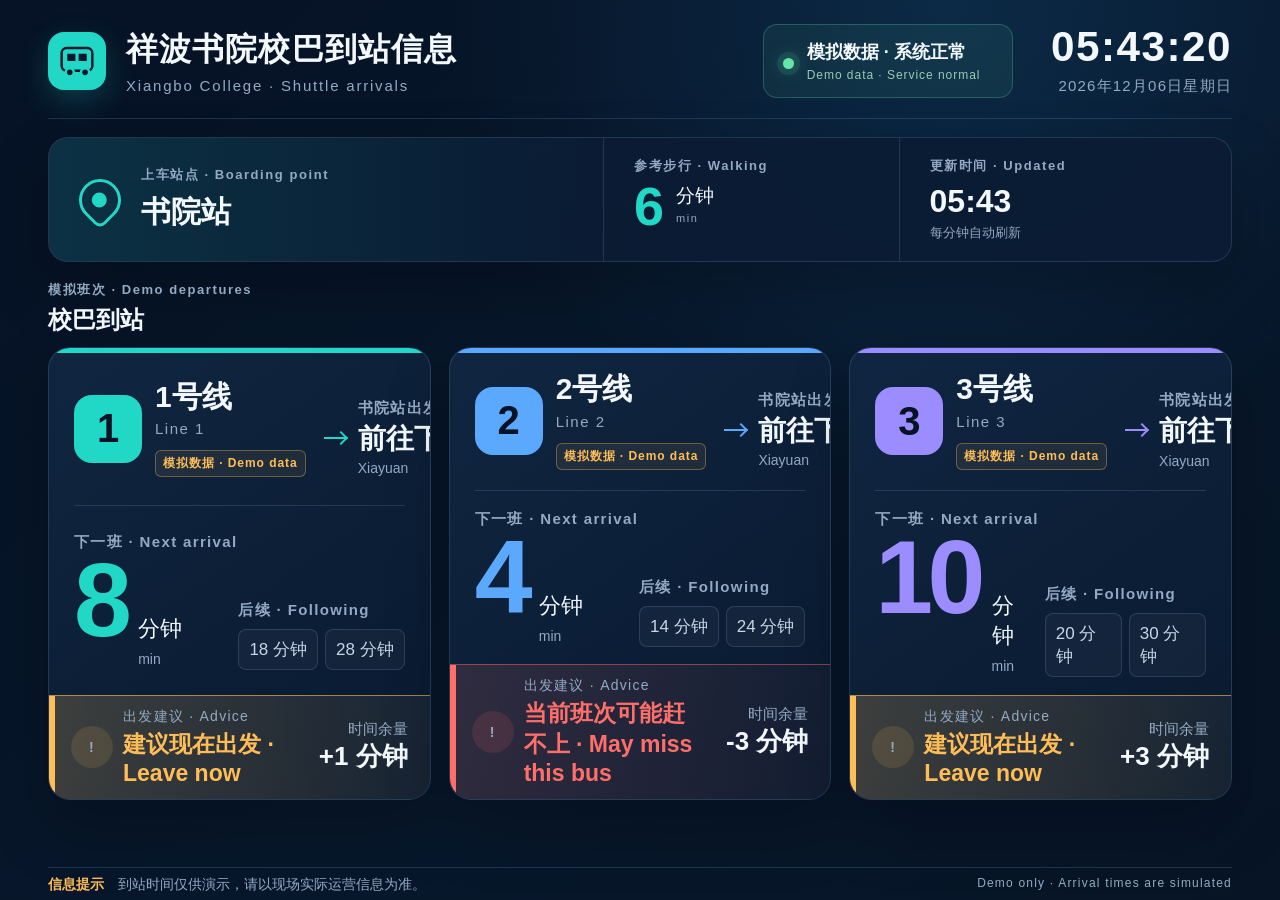
==== index.html @ b6254a49 "Add files via upload" ====
<!doctype html>
<html lang="zh-CN">
  <head>
    <meta charset="UTF-8" />
    <meta name="viewport" content="width=device-width, initial-scale=1.0" />
    <meta
      name="description"
      content="祥波书院校巴到站信息可视化系统前端演示"
    />
    <title>祥波书院校巴到站信息</title>
    <link
      rel="icon"
      type="image/svg+xml"
      href="data:image/svg+xml,%3Csvg xmlns='http://www.w3.org/2000/svg' viewBox='0 0 64 64'%3E%3Crect width='64' height='64' rx='14' fill='%230a1830'/%3E%3Cpath d='M15 18h34v25H15z' fill='%231ed7c4'/%3E%3Cpath d='M20 23h10v9H20zm14 0h10v9H34z' fill='%230a1830'/%3E%3Ccircle cx='23' cy='45' r='5' fill='%23f6b94a'/%3E%3Ccircle cx='42' cy='45' r='5' fill='%23f6b94a'/%3E%3C/svg%3E"
    />
    <link rel="stylesheet" href="style.css" />
  </head>
  <body>
    <main class="screen-shell">
      <header class="topbar">
        <div class="brand-block">
          <span class="brand-mark" aria-hidden="true">
            <svg viewBox="0 0 52 52" role="img">
              <rect x="7" y="10" width="38" height="28" rx="6"></rect>
              <path d="M14 17h10v9H14zm14 0h10v9H28z"></path>
              <circle cx="17" cy="40" r="5"></circle>
              <circle cx="36" cy="40" r="5"></circle>
            </svg>
          </span>
          <div>
            <h1>祥波书院校巴到站信息</h1>
            <p>Xiangbo College · Shuttle arrivals</p>
          </div>
        </div>

        <div class="header-meta">
          <div class="service-panel" aria-label="服务状态">
            <span class="status-dot" aria-hidden="true"></span>
            <div>
              <strong>模拟数据 · 系统正常</strong>
              <span>Demo data · Service normal</span>
            </div>
          </div>
          <div class="clock-block">
            <time id="current-time" class="current-time">--:--:--</time>
            <p id="current-date">----年--月--日</p>
          </div>
        </div>
      </header>

      <section class="station-strip" aria-label="上车站点与步行信息">
        <div class="station-main">
          <div class="section-icon pin-icon" aria-hidden="true"></div>
          <div>
            <p class="eyebrow">上车站点 · Boarding point</p>
            <h2>书院站</h2>
          </div>
        </div>
        <div class="walk-info">
          <p class="eyebrow">参考步行 · Walking</p>
          <div class="walk-value"><strong>6</strong><span>分钟<br /><small>min</small></span></div>
        </div>
        <div class="update-info">
          <p class="eyebrow">更新时间 · Updated</p>
          <strong id="last-updated">--:--</strong>
          <span>每分钟自动刷新</span>
        </div>
      </section>

      <section class="routes-section" aria-labelledby="routes-title">
        <div class="section-heading">
          <div>
            <p class="eyebrow">模拟班次 · Demo departures</p>
            <h2 id="routes-title">校巴到站</h2>
          </div>
        </div>

        <div id="route-list" class="route-list" aria-live="polite"></div>
      </section>

      <footer class="screen-footer">
        <p><span>信息提示</span> 到站时间仅供演示，请以现场实际运营信息为准。</p>
        <p>Demo only · Arrival times are simulated</p>
      </footer>
    </main>

    <script src="mockData.js"></script>
    <script src="app.js"></script>
  </body>
</html>
---- style.css ----
:root {
  --bg: #061225;
  --surface: #0b1c34;
  --surface-high: #102641;
  --line: rgba(151, 185, 218, 0.18);
  --text: #f3f8fc;
  --muted: #93aac2;
  --cyan: #21d7c5;
  --cyan-soft: rgba(33, 215, 197, 0.12);
  --blue: #5ba8ff;
  --amber: #ffbd57;
  --red: #ff6f6a;
  --green: #64e6a8;
  --shadow: 0 28px 64px rgba(0, 0, 0, 0.22);
}

* {
  box-sizing: border-box;
}

html,
body {
  margin: 0;
  min-width: 320px;
  min-height: 100%;
  background: var(--bg);
}

@media (min-width: 1181px) {
  html,
  body {
    width: 100%;
    height: 100%;
    overflow: hidden;
  }
}

body {
  color: var(--text);
  font-family: "Microsoft YaHei", "PingFang SC", "Noto Sans SC", Arial, sans-serif;
  background:
    radial-gradient(circle at 74% 0%, rgba(32, 121, 185, 0.2), transparent 38%),
    linear-gradient(135deg, #061225 0%, #07172b 55%, #071426 100%);
}

body::before {
  position: fixed;
  inset: 0;
  content: "";
  pointer-events: none;
  opacity: 0.18;
  background-image: linear-gradient(rgba(255,255,255,0.025) 1px, transparent 1px),
    linear-gradient(90deg, rgba(255,255,255,0.025) 1px, transparent 1px);
  background-size: 72px 72px;
}

.screen-shell {
  position: relative;
  display: flex;
  flex-direction: column;
  width: 100%;
  max-width: 1920px;
  min-height: 100vh;
  margin: 0 auto;
  padding: clamp(24px, 2.5vw, 48px) clamp(28px, 3.75vw, 72px) 30px;
}

.topbar,
.station-strip,
.section-heading,
.route-card,
.screen-footer {
  position: relative;
  z-index: 1;
}

.topbar {
  display: flex;
  align-items: center;
  justify-content: space-between;
  gap: 32px;
  padding-bottom: 28px;
  border-bottom: 1px solid var(--line);
}

.brand-block,
.header-meta,
.station-main,
.route-identity,
.direction-row,
.next-arrival,
.advice,
.legend {
  display: flex;
  align-items: center;
}

.brand-block {
  gap: 20px;
}

.brand-mark {
  display: grid;
  width: 58px;
  height: 58px;
  place-items: center;
  border-radius: 16px;
  background: var(--cyan);
  box-shadow: 0 10px 30px rgba(33, 215, 197, 0.22);
}

.brand-mark svg {
  width: 42px;
  height: 42px;
  fill: none;
  stroke: #07172b;
  stroke-width: 3;
}

.brand-mark svg path {
  fill: #07172b;
  stroke: none;
}

.brand-mark svg circle {
  fill: #07172b;
  stroke: var(--cyan);
}

h1,
h2,
p {
  margin: 0;
}

h1 {
  font-size: clamp(32px, 2.3vw, 45px);
  font-weight: 700;
  letter-spacing: 0.035em;
}

.brand-block p {
  margin-top: 5px;
  color: var(--muted);
  font-size: 15px;
  letter-spacing: 0.12em;
}

.header-meta {
  gap: clamp(28px, 3vw, 58px);
}

.clock-block {
  text-align: right;
}

.current-time {
  font-family: "Segoe UI", Arial, sans-serif;
  font-size: clamp(42px, 3.3vw, 64px);
  font-weight: 650;
  letter-spacing: 0.035em;
  line-height: 1;
  font-variant-numeric: tabular-nums;
}

.clock-block p {
  margin-top: 8px;
  color: var(--muted);
  font-size: 15px;
  letter-spacing: 0.08em;
}

.service-panel {
  display: flex;
  align-items: center;
  gap: 13px;
  min-width: 250px;
  padding: 15px 19px;
  border: 1px solid rgba(100, 230, 168, 0.25);
  border-radius: 14px;
  background: rgba(100, 230, 168, 0.07);
}

.status-dot {
  width: 11px;
  height: 11px;
  flex: none;
  border-radius: 50%;
  background: var(--green);
  box-shadow: 0 0 0 6px rgba(100, 230, 168, 0.1), 0 0 18px rgba(100, 230, 168, 0.5);
}

.service-panel strong,
.service-panel span {
  display: block;
}

.service-panel strong {
  font-size: 18px;
  font-weight: 650;
}

.service-panel span {
  margin-top: 4px;
  color: #9acbb6;
  font-size: 12px;
  letter-spacing: 0.08em;
}

.station-strip {
  display: grid;
  grid-template-columns: 1.5fr 0.8fr 0.9fr;
  align-items: stretch;
  margin-top: 26px;
  overflow: hidden;
  border: 1px solid var(--line);
  border-radius: 20px;
  background: rgba(11, 28, 52, 0.88);
  box-shadow: var(--shadow);
}

.station-main,
.walk-info,
.update-info {
  min-height: 126px;
  padding: 25px 30px;
}

.station-main {
  gap: 20px;
  background: linear-gradient(90deg, var(--cyan-soft), transparent);
}

.walk-info,
.update-info {
  border-left: 1px solid var(--line);
}

.pin-icon {
  position: relative;
  width: 42px;
  height: 42px;
  flex: none;
  border: 3px solid var(--cyan);
  border-radius: 50% 50% 50% 8px;
  transform: rotate(-45deg);
}

.pin-icon::after {
  position: absolute;
  top: 10px;
  left: 10px;
  width: 15px;
  height: 15px;
  content: "";
  border-radius: 50%;
  background: var(--cyan);
}

.eyebrow {
  color: var(--muted);
  font-size: 13px;
  font-weight: 650;
  letter-spacing: 0.12em;
}

.station-main h2 {
  margin-top: 8px;
  font-size: clamp(30px, 2vw, 40px);
}

.walk-value {
  display: flex;
  align-items: center;
  gap: 12px;
  margin-top: 7px;
}

.walk-value strong {
  color: var(--cyan);
  font-family: "Segoe UI", Arial, sans-serif;
  font-size: 54px;
  line-height: 0.9;
}

.walk-value span {
  color: var(--text);
  font-size: 19px;
  line-height: 1.05;
}

.walk-value small {
  color: var(--muted);
  font-size: 11px;
  letter-spacing: 0.14em;
}

.update-info strong {
  display: block;
  margin-top: 8px;
  font-family: "Segoe UI", Arial, sans-serif;
  font-size: 32px;
  font-variant-numeric: tabular-nums;
}

.update-info span {
  display: block;
  margin-top: 4px;
  color: var(--muted);
  font-size: 13px;
}

.routes-section {
  flex: 1;
  padding-top: 28px;
}

.section-heading {
  display: flex;
  align-items: flex-end;
  justify-content: space-between;
  gap: 24px;
  margin-bottom: 17px;
}

.section-heading h2 {
  margin-top: 5px;
  font-size: clamp(24px, 1.7vw, 33px);
}

.legend {
  gap: 22px;
  color: var(--muted);
  font-size: 14px;
}

.legend span {
  white-space: nowrap;
}

.legend-dot {
  display: inline-block;
  width: 8px;
  height: 8px;
  margin-right: 8px;
  border-radius: 50%;
}

.legend-dot.ample { background: var(--green); }
.legend-dot.leave { background: var(--amber); }
.legend-dot.missed { background: var(--red); }

.route-list {
  display: grid;
  grid-template-columns: repeat(3, minmax(0, 1fr));
  gap: 18px;
  align-items: stretch;
}

.route-card {
  display: flex;
  min-height: 430px;
  flex-direction: column;
  min-width: 0;
  overflow: hidden;
  border: 1px solid var(--line);
  border-radius: 22px;
  background: linear-gradient(145deg, rgba(16, 38, 65, 0.98), rgba(9, 26, 48, 0.98));
  box-shadow: var(--shadow);
}

.route-card::before {
  display: block;
  width: 100%;
  height: 5px;
  content: "";
  background: var(--route-color);
}

.route-main {
  display: grid;
  grid-template-columns: 1fr;
  gap: 20px;
  flex: 1;
  padding: 25px 25px 22px;
}

.route-overview {
  display: flex;
  min-width: 0;
  align-items: center;
  justify-content: space-between;
  gap: 18px;
}

.route-identity {
  gap: 13px;
}

.route-number {
  display: grid;
  width: 68px;
  height: 68px;
  flex: none;
  place-items: center;
  border-radius: 18px;
  color: #061225;
  background: var(--route-color);
  font-family: "Segoe UI", Arial, sans-serif;
  font-size: 40px;
  font-weight: 800;
}

.route-name h3 {
  margin: 0;
  font-size: 30px;
  line-height: 1.15;
}

.route-name p {
  margin-top: 6px;
  color: var(--muted);
  font-size: 15px;
  letter-spacing: 0.1em;
}

.demo-badge {
  display: inline-flex;
  align-items: center;
  margin-top: 13px;
  padding: 5px 9px;
  border: 1px solid rgba(255, 189, 87, 0.35);
  border-radius: 6px;
  color: var(--amber);
  background: rgba(255, 189, 87, 0.08);
  font-size: 14px;
  font-weight: 700;
  letter-spacing: 0.08em;
  white-space: nowrap;
}

.direction-row {
  gap: 12px;
  flex: none;
  margin-top: 0;
}

.direction-line {
  position: relative;
  width: 22px;
  height: 2px;
  background: var(--route-color);
}

.direction-line::after {
  position: absolute;
  top: -4px;
  right: 0;
  width: 8px;
  height: 8px;
  content: "";
  border-top: 2px solid var(--route-color);
  border-right: 2px solid var(--route-color);
  transform: rotate(45deg);
}

.direction-copy span,
.arrival-label,
.following-label {
  display: block;
  color: var(--muted);
  font-size: 15px;
  font-weight: 650;
  letter-spacing: 0.09em;
}

.direction-copy strong {
  display: block;
  margin-top: 5px;
  font-size: 28px;
  line-height: 1.15;
}

.direction-copy small {
  display: block;
  margin-top: 5px;
  color: var(--muted);
  font-size: 14px;
}

.arrival-panel {
  display: flex;
  min-width: 0;
  flex-direction: column;
  justify-content: center;
  padding-top: 19px;
  padding-left: 0;
  border-top: 1px solid var(--line);
  border-left: 0;
}

.arrival-content {
  display: flex;
  align-items: flex-end;
  justify-content: space-between;
  gap: 14px;
}

.next-arrival {
  align-items: baseline;
  margin-top: 6px;
  color: var(--route-color);
}

.next-arrival strong {
  font-family: "Segoe UI", Arial, sans-serif;
  font-size: clamp(104px, 8vw, 146px);
  font-weight: 760;
  letter-spacing: -0.055em;
  line-height: 0.82;
  font-variant-numeric: tabular-nums;
}

.next-arrival span {
  margin-left: 12px;
  color: var(--text);
  font-size: 22px;
}

.next-arrival small {
  color: var(--muted);
  font-size: 14px;
}

.following-label {
  margin-top: 0;
}

.following-times {
  display: flex;
  gap: 7px;
  margin-top: 9px;
}

.time-chip {
  padding: 8px 10px;
  border: 1px solid var(--line);
  border-radius: 8px;
  color: #c7d7e7;
  background: rgba(255, 255, 255, 0.035);
  font-size: 17px;
  font-variant-numeric: tabular-nums;
}

.advice {
  justify-content: space-between;
  gap: 20px;
  min-height: 94px;
  padding: 16px 22px;
  border-top: 1px solid var(--line);
  background: rgba(2, 12, 25, 0.28);
}

.advice-copy {
  display: grid;
  grid-template-columns: auto 1fr;
  column-gap: 10px;
  align-items: center;
}

.advice-icon {
  display: grid;
  width: 42px;
  height: 42px;
  grid-row: 1 / 3;
  place-items: center;
  border-radius: 50%;
  color: var(--advice-color);
  background: color-mix(in srgb, var(--advice-color) 12%, transparent);
  font-size: 25px;
  font-weight: 800;
}

.advice-copy span {
  color: var(--muted);
  font-size: 14px;
  letter-spacing: 0.09em;
}

.advice-copy strong {
  margin-top: 3px;
  color: var(--advice-color);
  font-size: 23px;
}

.margin-value {
  flex: 0 0 92px;
  color: var(--muted);
  text-align: right;
  font-size: 15px;
}

.margin-value strong {
  display: block;
  color: var(--text);
  font-family: "Segoe UI", Arial, sans-serif;
  font-size: 26px;
  font-variant-numeric: tabular-nums;
  white-space: nowrap;
}

.advice-leave {
  border-top-color: rgba(255, 189, 87, 0.6);
  background: linear-gradient(90deg, rgba(255, 189, 87, 0.2), rgba(255, 189, 87, 0.06));
  box-shadow: inset 6px 0 0 var(--amber);
}

.advice-missed {
  border-top-color: rgba(255, 111, 106, 0.45);
  background: linear-gradient(90deg, rgba(255, 111, 106, 0.15), rgba(255, 111, 106, 0.04));
  box-shadow: inset 6px 0 0 var(--red);
}

.advice-ample {
  border-top-color: rgba(100, 230, 168, 0.35);
  box-shadow: inset 6px 0 0 var(--green);
}

.screen-footer {
  display: flex;
  justify-content: space-between;
  gap: 24px;
  margin-top: 22px;
  padding-top: 18px;
  border-top: 1px solid var(--line);
  color: var(--muted);
  font-size: 14px;
}

.screen-footer span {
  margin-right: 10px;
  color: var(--amber);
  font-weight: 650;
}

.screen-footer p:last-child {
  font-size: 12px;
  letter-spacing: 0.1em;
}

@media (max-width: 1180px) {
  .topbar,
  .section-heading {
    align-items: flex-start;
  }

  .header-meta {
    gap: 20px;
  }

  .service-panel {
    min-width: 0;
  }

  .route-main {
    grid-template-columns: 1fr;
  }

  .route-list {
    grid-template-columns: 1fr;
  }

  .arrival-panel {
    padding-top: 20px;
    padding-left: 0;
    border-top: 1px solid var(--line);
    border-left: 0;
  }

  .legend {
    display: none;
  }
}

@media (min-width: 1181px) and (max-height: 900px) {
  .screen-shell {
    padding-top: 24px;
    padding-bottom: 6px;
  }

  .topbar {
    padding-bottom: 20px;
  }

  .station-strip {
    margin-top: 18px;
  }

  .station-main,
  .walk-info,
  .update-info {
    min-height: 112px;
    padding-top: 19px;
    padding-bottom: 19px;
  }

  .routes-section {
    padding-top: 19px;
  }

  .section-heading {
    margin-bottom: 11px;
  }

  .route-main {
    padding-top: 19px;
    padding-bottom: 17px;
  }

  .route-card {
    min-height: 410px;
  }

  .demo-badge {
    padding: 4px 7px;
    font-size: 12px;
  }

  .direction-row {
    margin-top: 18px;
  }

  .advice {
    min-height: 70px;
    padding-top: 12px;
    padding-bottom: 12px;
  }

  .screen-footer {
    margin-top: 7px;
    padding-top: 8px;
  }
}

@media (max-width: 820px) {
  .screen-shell {
    padding: 22px 18px;
  }

  .topbar,
  .header-meta,
  .screen-footer {
    flex-direction: column;
    align-items: stretch;
  }

  .clock-block {
    text-align: left;
  }

  .station-strip,
  .route-list {
    grid-template-columns: 1fr;
  }

  .walk-info,
  .update-info {
    border-top: 1px solid var(--line);
    border-left: 0;
  }

  .section-heading {
    align-items: flex-end;
  }

  .screen-footer {
    gap: 8px;
  }
}

@media (prefers-reduced-motion: no-preference) {
  .status-dot {
    animation: statusPulse 2.6s ease-in-out infinite;
  }

  @keyframes statusPulse {
    50% { box-shadow: 0 0 0 9px rgba(100, 230, 168, 0.03), 0 0 22px rgba(100, 230, 168, 0.64); }
  }
}
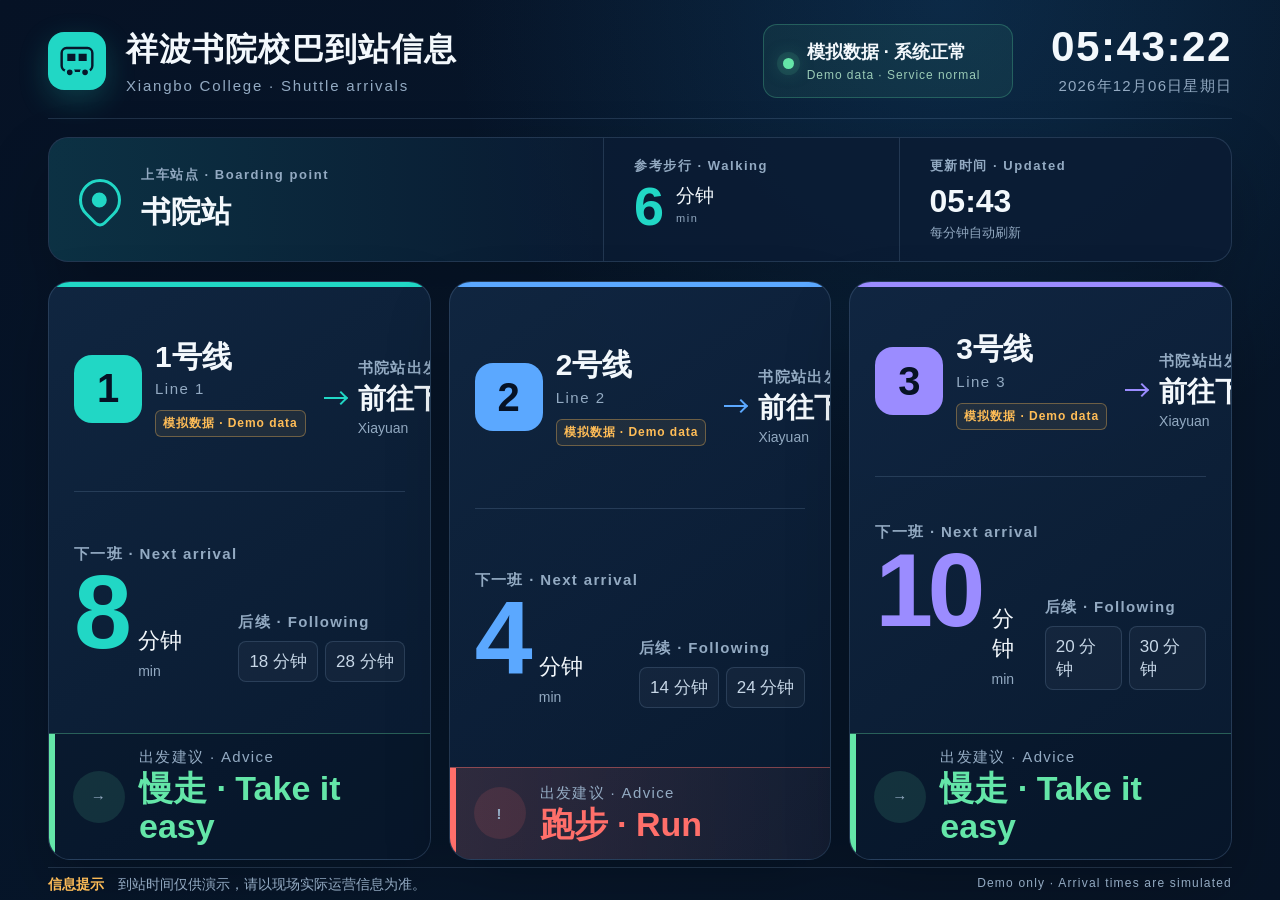
==== commit 1f5c8a08: "Add files via upload" ====
--- a/index.html
+++ b/index.html
@@ -68,13 +68,7 @@
       </section>
 
       <section class="routes-section" aria-labelledby="routes-title">
-        <div class="section-heading">
-          <div>
-            <p class="eyebrow">模拟班次 · Demo departures</p>
-            <h2 id="routes-title">校巴到站</h2>
-          </div>
-        </div>
-
+        <h2 id="routes-title" class="visually-hidden">校巴到站线路</h2>
         <div id="route-list" class="route-list" aria-live="polite"></div>
       </section>
 
--- a/style.css
+++ b/style.css
@@ -133,6 +133,18 @@
   margin: 0;
 }
 
+.visually-hidden {
+  position: absolute;
+  width: 1px;
+  height: 1px;
+  padding: 0;
+  margin: -1px;
+  overflow: hidden;
+  clip: rect(0, 0, 0, 0);
+  white-space: nowrap;
+  border: 0;
+}
+
 h1 {
   font-size: clamp(32px, 2.3vw, 45px);
   font-weight: 700;
@@ -311,8 +323,11 @@
 }
 
 .routes-section {
+  display: flex;
   flex: 1;
-  padding-top: 28px;
+  min-height: 0;
+  flex-direction: column;
+  padding-top: 22px;
 }
 
 .section-heading {
@@ -354,12 +369,14 @@
   display: grid;
   grid-template-columns: repeat(3, minmax(0, 1fr));
   gap: 18px;
+  flex: 1;
   align-items: stretch;
 }
 
 .route-card {
   display: flex;
-  min-height: 430px;
+  min-height: 0;
+  height: 100%;
   flex-direction: column;
   min-width: 0;
   overflow: hidden;
@@ -553,10 +570,10 @@
 }
 
 .advice {
-  justify-content: space-between;
+  justify-content: center;
   gap: 20px;
-  min-height: 94px;
-  padding: 16px 22px;
+  min-height: 108px;
+  padding: 17px 24px;
   border-top: 1px solid var(--line);
   background: rgba(2, 12, 25, 0.28);
 }
@@ -564,33 +581,35 @@
 .advice-copy {
   display: grid;
   grid-template-columns: auto 1fr;
-  column-gap: 10px;
+  column-gap: 14px;
   align-items: center;
+  width: 100%;
 }
 
 .advice-icon {
   display: grid;
-  width: 42px;
-  height: 42px;
+  width: 52px;
+  height: 52px;
   grid-row: 1 / 3;
   place-items: center;
   border-radius: 50%;
   color: var(--advice-color);
   background: color-mix(in srgb, var(--advice-color) 12%, transparent);
-  font-size: 25px;
+  font-size: 28px;
   font-weight: 800;
 }
 
 .advice-copy span {
   color: var(--muted);
-  font-size: 14px;
+  font-size: 15px;
   letter-spacing: 0.09em;
 }
 
 .advice-copy strong {
   margin-top: 3px;
   color: var(--advice-color);
-  font-size: 23px;
+  font-size: 34px;
+  line-height: 1.1;
 }
 
 .margin-value {
@@ -626,6 +645,12 @@
   box-shadow: inset 6px 0 0 var(--green);
 }
 
+.advice-wait {
+  border-top-color: rgba(143, 169, 196, 0.4);
+  background: linear-gradient(90deg, rgba(143, 169, 196, 0.16), rgba(143, 169, 196, 0.04));
+  box-shadow: inset 6px 0 0 #8fa9c4;
+}
+
 .screen-footer {
   display: flex;
   justify-content: space-between;
@@ -731,9 +756,9 @@
   }
 
   .advice {
-    min-height: 70px;
-    padding-top: 12px;
-    padding-bottom: 12px;
+    min-height: 92px;
+    padding-top: 14px;
+    padding-bottom: 14px;
   }
 
   .screen-footer {
